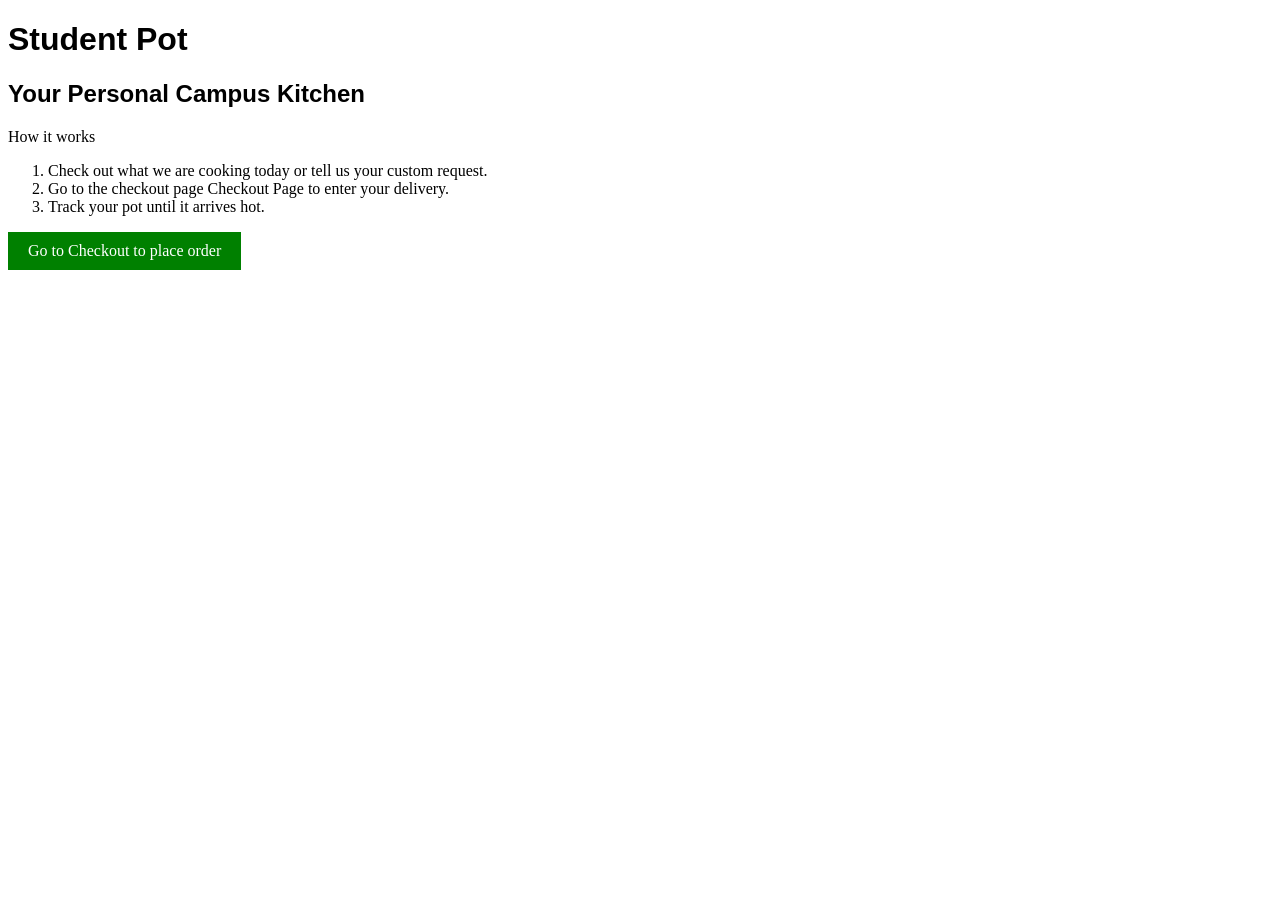
==== index.html @ 02b47b71 "Initial commit - Student pot HTML" ====
<!DOCTYPE html>
<html lang="en">
<head>
    <meta charset="UTF-8">
    <meta name="viewport" content="width=device-width, initial-scale=1.0">
    <title>StudentPot </title>
    <h1 style="font-family: Arial, Helvetica, sans-serif;">Student Pot</h1>
    <h2 style="font-family: Verdana, Geneva, Tahoma, sans-serif;">Your Personal Campus Kitchen</h2>
</head>
<body>
    <p>How it works</p>
    <ol>
        <li>Check out what we are cooking today or tell us your custom request.</li>
        <li>Go to the checkout page Checkout Page to enter your delivery.</li>
        <li>Track your pot until it arrives hot.</li>
    </ol>
    <a href="checkout.html" target="_self" style="background-color: green; color: white; padding: 10px 20px;text-decoration: none ; display: inline-block;"> Go to Checkout to place order</a>
</body>
</html>
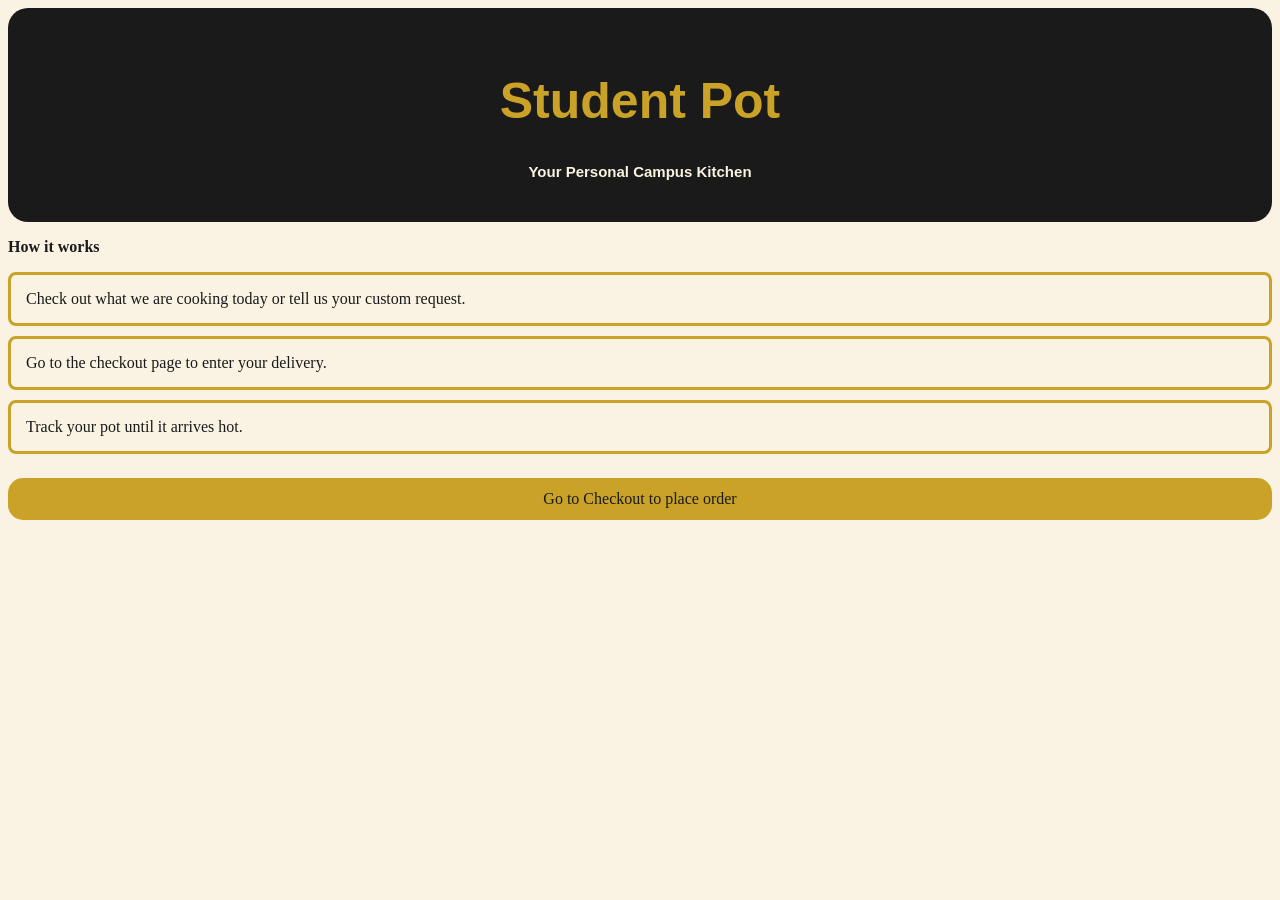
==== commit 8b24aa16: "added the css file" ====
--- a/index.html
+++ b/index.html
@@ -4,16 +4,19 @@
     <meta charset="UTF-8">
     <meta name="viewport" content="width=device-width, initial-scale=1.0">
     <title>StudentPot </title>
-    <h1 style="font-family: Arial, Helvetica, sans-serif;">Student Pot</h1>
-    <h2 style="font-family: Verdana, Geneva, Tahoma, sans-serif;">Your Personal Campus Kitchen</h2>
-</head>
+    <link rel="stylesheet" href="restaurant.css">
+</head> 
 <body>
+    <div class="header-band">
+    <h1>Student Pot</h1>
+    <h2>Your Personal Campus Kitchen</h2>
+    </div>
     <p>How it works</p>
     <ol>
         <li>Check out what we are cooking today or tell us your custom request.</li>
-        <li>Go to the checkout page Checkout Page to enter your delivery.</li>
+        <li>Go to the checkout page to enter your delivery.</li>
         <li>Track your pot until it arrives hot.</li>
     </ol>
-    <a href="checkout.html" target="_self" style="background-color: green; color: white; padding: 10px 20px;text-decoration: none ; display: inline-block;"> Go to Checkout to place order</a>
+    <a href="checkout.html" target="_self" > Go to Checkout to place order</a>
 </body>
-</html>+</html>
--- a/restaurant.css
+++ b/restaurant.css
@@ -0,0 +1,52 @@
+:root {
+    --color-cream: #FAF3E3;
+    --color-black: #1a1a1a;
+    --color-gold: #c9a227;
+    --font-main: Arial, Helvetica, sans-serif;
+}
+body {
+    background-color: var(--color-cream);
+    color: var(--color-black);
+}
+.header-band {
+    background-color: var(--color-black);
+    padding: 30px;
+    border-radius: 20px;
+    text-align: center;
+}
+h1 {
+    color: var(--color-gold);
+    font-family: var(--font-main);
+    font-size: 50px;
+}
+h2 {
+    color: var(--color-cream);
+    font-family: var(--font-main);
+    font-size: 15px;
+}
+p {
+    font-weight: bold;
+}
+ol {
+    padding-left: 0;
+    margin-left: 0;
+}
+li {
+    list-style: none;
+    background-color: var(--color-cream);
+    padding: 15px;
+    border-radius: 8px;
+    margin-bottom: 10px;
+    border: 3px solid var(--color-gold);
+    
+}
+a {
+    display: block;
+    text-decoration: none;
+    background-color: var(--color-gold);
+    color: var(--color-black);
+    padding: 12px;
+    border-radius: 15px;
+    text-align: center;
+    margin-top: 24px;
+}
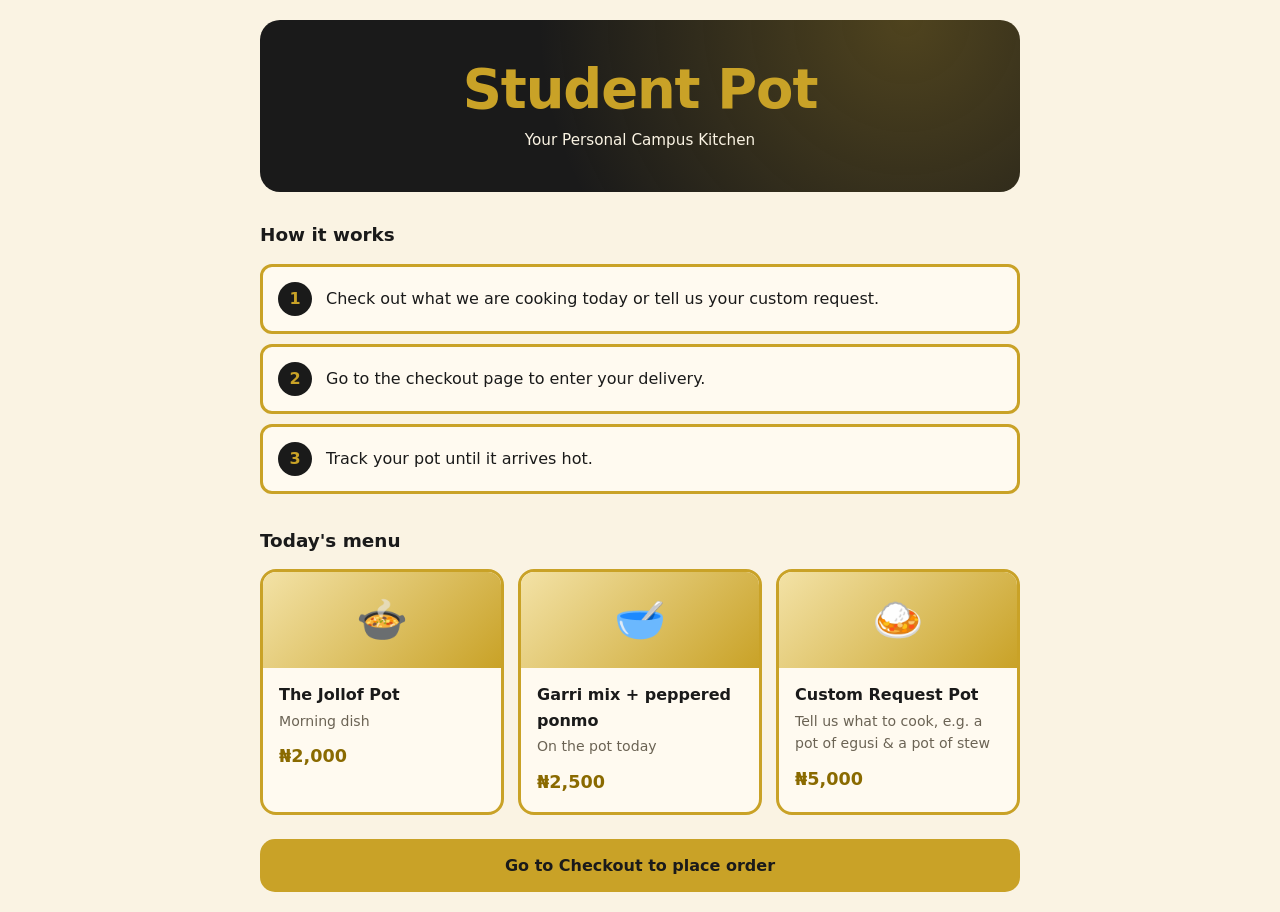
==== commit 3e889989: "Restyle Student Pot" ====
--- a/index.html
+++ b/index.html
@@ -3,20 +3,60 @@
 <head>
     <meta charset="UTF-8">
     <meta name="viewport" content="width=device-width, initial-scale=1.0">
-    <title>StudentPot </title>
+    <title>StudentPot</title>
     <link rel="stylesheet" href="restaurant.css">
-</head> 
+</head>
 <body>
-    <div class="header-band">
-    <h1>Student Pot</h1>
-    <h2>Your Personal Campus Kitchen</h2>
-    </div>
-    <p>How it works</p>
-    <ol>
-        <li>Check out what we are cooking today or tell us your custom request.</li>
-        <li>Go to the checkout page to enter your delivery.</li>
-        <li>Track your pot until it arrives hot.</li>
-    </ol>
-    <a href="checkout.html" target="_self" > Go to Checkout to place order</a>
+    <main class="page">
+        <div class="header-band">
+            <h1>Student Pot</h1>
+            <h2>Your Personal Campus Kitchen</h2>
+        </div>
+
+        <h3 class="section-title">How it works</h3>
+        <ol class="steps">
+            <li>Check out what we are cooking today or tell us your custom request.</li>
+            <li>Go to the checkout page to enter your delivery.</li>
+            <li>Track your pot until it arrives hot.</li>
+        </ol>
+
+        <h3 class="section-title">Today's menu</h3>
+        <div class="menu" id="menu"></div>
+
+        <a class="btn" href="checkout.html">Go to Checkout to place order</a>
+    </main>
+
+    <script>
+        // Edit this list to change the menu
+        const menu = [
+            {icon: "\u{1F372}", name: "The Jollof Pot", desc: "Morning dish", price: 2000},
+            {icon: "\u{1F963}", name: "Garri mix + peppered ponmo", desc: "On the pot today", price: 2500},
+            {icon: "\u{1F35B}", name: "Custom Request Pot", desc: "Tell us what to cook, e.g. a pot of egusi & a pot of stew", price: 5000}
+        ];
+
+        const menuEl = document.getElementById("menu");
+        menu.forEach(function (item) {
+            const card = document.createElement("div");
+            card.className = "dish";
+
+            const top = document.createElement("div");
+            top.className = "dish-top";
+            top.textContent = item.icon;
+
+            const body = document.createElement("div");
+            body.className = "dish-body";
+            const name = document.createElement("h4");
+            name.textContent = item.name;
+            const desc = document.createElement("p");
+            desc.textContent = item.desc;
+            const price = document.createElement("div");
+            price.className = "price";
+            price.textContent = "\u20A6" + item.price.toLocaleString();
+
+            body.append(name, desc, price);
+            card.append(top, body);
+            menuEl.appendChild(card);
+        });
+    </script>
 </body>
 </html>
--- a/restaurant.css
+++ b/restaurant.css
@@ -2,51 +2,154 @@
     --color-cream: #FAF3E3;
     --color-black: #1a1a1a;
     --color-gold: #c9a227;
-    --font-main: Arial, Helvetica, sans-serif;
+    --color-gold-dark: #8a6a00;
+    --color-card: #fffaf0;
+    --color-muted: #6b6354;
+    --color-green: #2f8f4e;
+    --font-main: "Segoe UI", system-ui, Arial, Helvetica, sans-serif;
 }
+* { margin: 0; padding: 0; box-sizing: border-box; }
 body {
     background-color: var(--color-cream);
     color: var(--color-black);
+    font-family: var(--font-main);
+    line-height: 1.6;
+    padding: 20px;
 }
+.page { max-width: 760px; margin: 0 auto; }
+
+/* ---------- Header band ---------- */
 .header-band {
-    background-color: var(--color-black);
-    padding: 30px;
+    background:
+        radial-gradient(circle at 85% 0%, rgba(201, 162, 39, 0.3), transparent 55%),
+        var(--color-black);
+    padding: 40px 30px;
     border-radius: 20px;
     text-align: center;
+    margin-bottom: 28px;
 }
+.header-band.compact { padding: 22px 30px; }
 h1 {
     color: var(--color-gold);
-    font-family: var(--font-main);
-    font-size: 50px;
+    font-size: clamp(2.2rem, 7vw, 3.4rem);
+    letter-spacing: -0.02em;
+    line-height: 1.1;
 }
-h2 {
-    color: var(--color-cream);
-    font-family: var(--font-main);
-    font-size: 15px;
+.header-band.compact h1 { font-size: 1.9rem; }
+.header-band a { text-decoration: none; }
+h2 { color: var(--color-cream); font-size: 0.95rem; font-weight: 500; margin-top: 8px; }
+.section-title { font-size: 1.15rem; margin: 32px 0 14px; }
+.section-title:first-of-type { margin-top: 0; }
+
+/* ---------- Buttons ---------- */
+.btn {
+    display: block;
+    width: 100%;
+    text-align: center;
+    text-decoration: none;
+    font: inherit;
+    font-weight: 700;
+    background-color: var(--color-gold);
+    color: var(--color-black);
+    padding: 14px;
+    border: 0;
+    border-radius: 15px;
+    margin-top: 24px;
+    cursor: pointer;
+    transition: transform 0.15s, background-color 0.15s;
 }
-p {
-    font-weight: bold;
-}
-ol {
-    padding-left: 0;
-    margin-left: 0;
-}
-li {
-    list-style: none;
-    background-color: var(--color-cream);
+.btn:hover { background-color: #d8b232; transform: translateY(-2px); }
+.btn:focus-visible, input:focus-visible, textarea:focus-visible { outline: 3px solid var(--color-black); outline-offset: 2px; }
+
+/* ---------- Home: steps ---------- */
+.steps { list-style: none; counter-reset: step; }
+.steps li {
+    counter-increment: step;
+    display: flex;
+    align-items: center;
+    gap: 14px;
+    background-color: var(--color-card);
     padding: 15px;
-    border-radius: 8px;
+    border-radius: 12px;
     margin-bottom: 10px;
     border: 3px solid var(--color-gold);
-    
 }
-a {
-    display: block;
-    text-decoration: none;
-    background-color: var(--color-gold);
-    color: var(--color-black);
-    padding: 12px;
-    border-radius: 15px;
-    text-align: center;
-    margin-top: 24px;
-}+.steps li::before {
+    content: counter(step);
+    flex: none;
+    display: grid;
+    place-items: center;
+    width: 34px;
+    height: 34px;
+    border-radius: 50%;
+    background: var(--color-black);
+    color: var(--color-gold);
+    font-weight: 800;
+}
+
+/* ---------- Home: menu ---------- */
+.menu { display: grid; grid-template-columns: repeat(auto-fit, minmax(210px, 1fr)); gap: 14px; }
+.dish { background: var(--color-card); border: 3px solid var(--color-gold); border-radius: 16px; overflow: hidden; transition: transform 0.2s; }
+.dish:hover { transform: translateY(-4px); }
+.dish-top { height: 96px; display: grid; place-items: center; font-size: 2.6rem; background: linear-gradient(135deg, #f3e2a6, var(--color-gold)); }
+.dish-body { padding: 14px 16px 16px; }
+.dish h4 { font-size: 1rem; }
+.dish p { color: var(--color-muted); font-size: 0.88rem; margin-top: 2px; }
+.price { margin-top: 10px; color: var(--color-gold-dark); font-weight: 800; font-size: 1.1rem; }
+
+/* ---------- Cards, table, form (checkout) ---------- */
+.card { background: var(--color-card); border: 3px solid var(--color-gold); border-radius: 16px; padding: 22px; margin-bottom: 22px; }
+.table-wrap { overflow-x: auto; }
+.order-table { width: 100%; border-collapse: collapse; text-align: left; min-width: 520px; }
+.order-table th { background: var(--color-gold); color: var(--color-black); padding: 12px; }
+.order-table th:first-child { border-radius: 10px 0 0 10px; }
+.order-table th:last-child { border-radius: 0 10px 10px 0; }
+.order-table td { padding: 12px; border-bottom: 1px solid rgba(201, 162, 39, 0.35); }
+.field { margin-bottom: 18px; }
+label { display: block; font-weight: 600; margin-bottom: 6px; }
+input, textarea {
+    width: 100%;
+    padding: 12px 14px;
+    font: inherit;
+    background: #fff;
+    border: 2px solid #e4d6a8;
+    border-radius: 10px;
+}
+input:focus, textarea:focus { border-color: var(--color-gold); }
+textarea { resize: vertical; }
+
+/* ---------- Tracker ---------- */
+.timeline { list-style: none; margin: 8px 0 4px; }
+.timeline li { position: relative; padding: 0 0 30px 58px; font-weight: 600; color: #9a917f; font-size: 1.05rem; }
+.timeline li::before { content: ""; position: absolute; left: 14px; top: 30px; bottom: 0; width: 3px; background: #ddd2b0; }
+.timeline li:last-child { padding-bottom: 0; }
+.timeline li:last-child::before { display: none; }
+.timeline li::after {
+    content: "";
+    position: absolute;
+    left: 0;
+    top: 0;
+    display: grid;
+    place-items: center;
+    width: 32px;
+    height: 32px;
+    border-radius: 50%;
+    border: 3px solid #ddd2b0;
+    background: var(--color-cream);
+    font-size: 0.9rem;
+    color: #fff;
+}
+.timeline .done { color: var(--color-green); }
+.timeline .done::before { background: var(--color-green); }
+.timeline .done::after { content: "\2713"; background: var(--color-green); border-color: var(--color-green); }
+.timeline .current { color: var(--color-gold-dark); }
+.timeline .current::after { background: var(--color-gold); border-color: var(--color-gold); animation: pulse 1.6s infinite; }
+@keyframes pulse { 0% { box-shadow: 0 0 0 0 rgba(201, 162, 39, 0.6); } 100% { box-shadow: 0 0 0 14px rgba(201, 162, 39, 0); } }
+.eta { display: flex; justify-content: space-between; align-items: center; gap: 12px; flex-wrap: wrap; }
+.eta strong { color: var(--color-gold-dark); font-size: 1.2rem; }
+.note { color: var(--color-muted); }
+
+@media (prefers-reduced-motion: reduce) {
+    .timeline .current::after { animation: none; }
+    .btn, .dish { transition: none; }
+}
